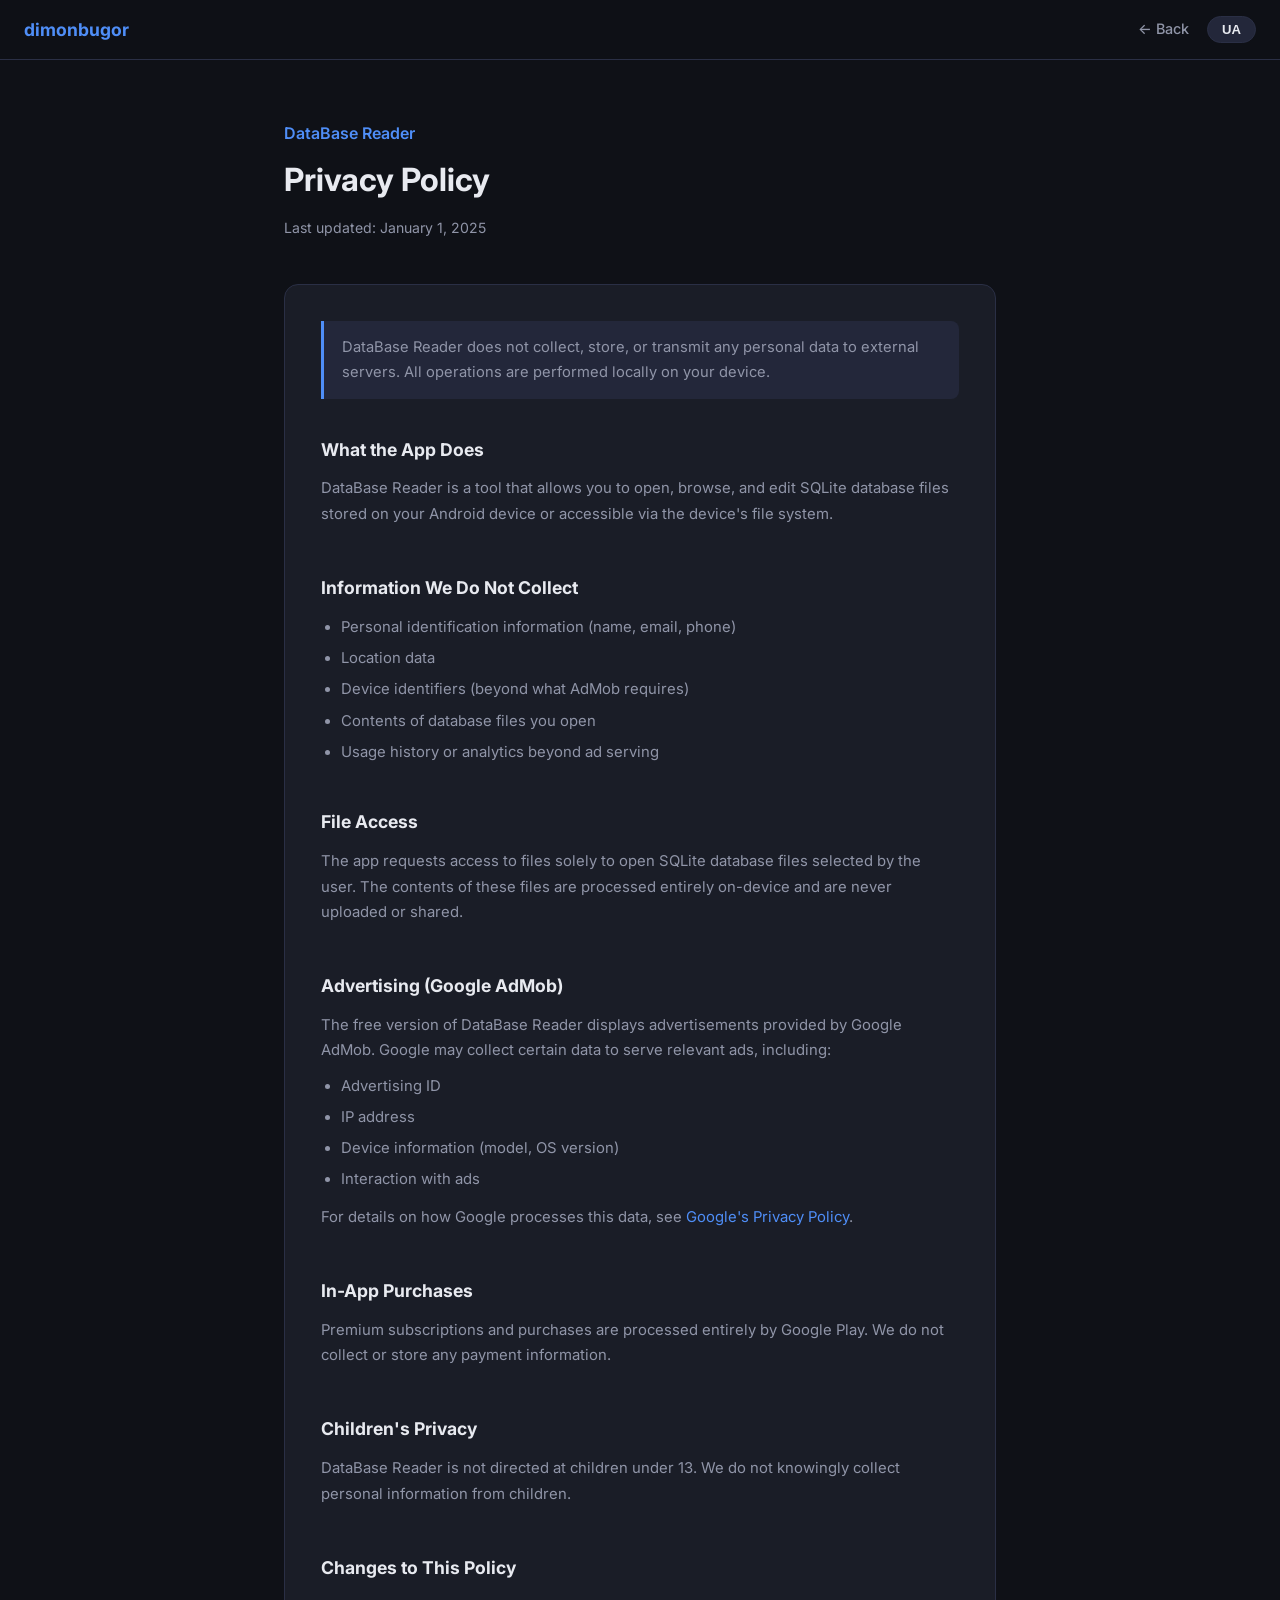
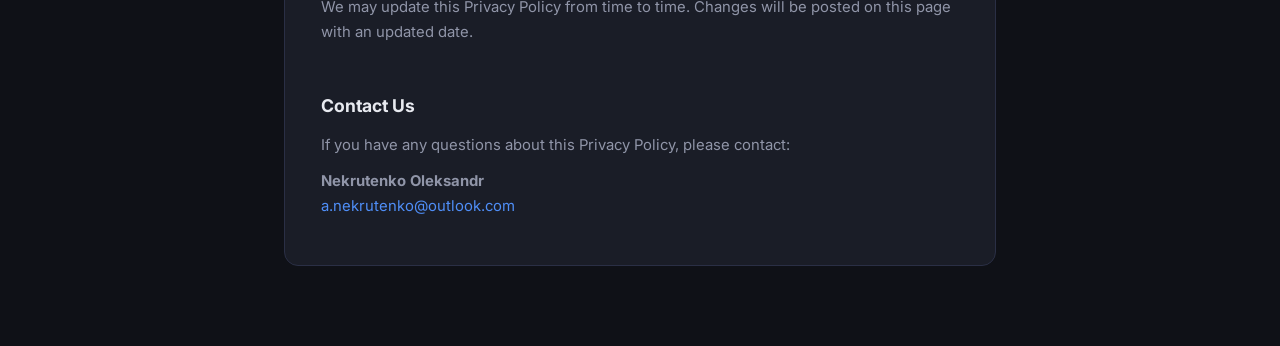
==== privacy-policy.html @ 40628c68 "first commit" ====
<!DOCTYPE html>
<html lang="en">
<head>
  <meta charset="UTF-8" />
  <meta name="viewport" content="width=device-width, initial-scale=1.0" />
  <title>Privacy Policy — DataBase Reader</title>
  <link rel="preconnect" href="https://fonts.googleapis.com" />
  <link href="https://fonts.googleapis.com/css2?family=Inter:wght@400;500;600;700&display=swap" rel="stylesheet" />
  <style>
    *, *::before, *::after { box-sizing: border-box; margin: 0; padding: 0; }

    :root {
      --bg: #0f1117;
      --surface: #1a1d27;
      --surface2: #23273a;
      --accent: #4f8ef7;
      --text: #e8eaf0;
      --text2: #9095a8;
      --border: #2a2f45;
      --radius: 14px;
    }

    body {
      font-family: 'Inter', sans-serif;
      background: var(--bg);
      color: var(--text);
      min-height: 100vh;
      line-height: 1.7;
    }

    nav {
      position: sticky;
      top: 0;
      z-index: 100;
      background: rgba(15,17,23,0.85);
      backdrop-filter: blur(12px);
      border-bottom: 1px solid var(--border);
      padding: 0 24px;
      height: 60px;
      display: flex;
      align-items: center;
      justify-content: space-between;
    }

    .nav-logo {
      font-weight: 700;
      font-size: 1.1rem;
      color: var(--accent);
      text-decoration: none;
    }

    .back-link {
      color: var(--text2);
      text-decoration: none;
      font-size: 0.9rem;
      font-weight: 500;
      transition: color .2s;
    }

    .back-link:hover { color: var(--text); }

    .lang-btn {
      background: var(--surface2);
      border: 1px solid var(--border);
      color: var(--text);
      padding: 5px 14px;
      border-radius: 20px;
      font-size: 0.82rem;
      font-weight: 600;
      cursor: pointer;
      transition: background .2s;
    }

    .lang-btn:hover { background: var(--border); }

    .container {
      max-width: 760px;
      margin: 0 auto;
      padding: 60px 24px 80px;
    }

    .page-title {
      font-size: 2rem;
      font-weight: 700;
      margin-bottom: 8px;
    }

    .page-app {
      color: var(--accent);
      font-size: 1rem;
      font-weight: 600;
      margin-bottom: 6px;
    }

    .page-date {
      color: var(--text2);
      font-size: 0.88rem;
      margin-bottom: 44px;
    }

    .policy-card {
      background: var(--surface);
      border: 1px solid var(--border);
      border-radius: var(--radius);
      padding: 36px;
      display: flex;
      flex-direction: column;
      gap: 36px;
    }

    .policy-section h2 {
      font-size: 1.1rem;
      font-weight: 700;
      margin-bottom: 12px;
      color: var(--text);
    }

    .policy-section p {
      color: var(--text2);
      font-size: 0.93rem;
      margin-bottom: 10px;
    }

    .policy-section ul {
      color: var(--text2);
      font-size: 0.93rem;
      padding-left: 20px;
    }

    .policy-section ul li { margin-bottom: 6px; }

    .policy-section a {
      color: var(--accent);
      text-decoration: none;
    }

    .policy-section a:hover { text-decoration: underline; }

    .highlight {
      background: var(--surface2);
      border-left: 3px solid var(--accent);
      padding: 14px 18px;
      border-radius: 0 8px 8px 0;
      color: var(--text2);
      font-size: 0.92rem;
    }

    /* lang */
    [data-lang="ua"] { display: none; }
    body.lang-ua [data-lang="en"] { display: none; }
    body.lang-ua [data-lang="ua"] { display: unset; }
    body.lang-ua h2[data-lang="ua"],
    body.lang-ua p[data-lang="ua"],
    body.lang-ua ul[data-lang="ua"],
    body.lang-ua div[data-lang="ua"] { display: block; }
    h2[data-lang="ua"],
    p[data-lang="ua"],
    ul[data-lang="ua"],
    div[data-lang="ua"] { display: none; }
  </style>
</head>
<body>

<nav>
  <a class="nav-logo" href="index.html">dimonbugor</a>
  <div style="display:flex;gap:18px;align-items:center;">
    <a class="back-link" href="index.html">
      ← <span data-lang="en">Back</span><span data-lang="ua">Назад</span>
    </a>
    <button class="lang-btn" onclick="toggleLang()" id="langBtn">UA</button>
  </div>
</nav>

<div class="container">
  <div class="page-app">DataBase Reader</div>
  <h1 class="page-title">
    <span data-lang="en">Privacy Policy</span>
    <span data-lang="ua">Політика конфіденційності</span>
  </h1>
  <div class="page-date">
    <span data-lang="en">Last updated: January 1, 2025</span>
    <span data-lang="ua">Останнє оновлення: 1 січня 2025 р.</span>
  </div>

  <div class="policy-card">

    <!-- Intro -->
    <div class="policy-section">
      <div class="highlight">
        <span data-lang="en">DataBase Reader does not collect, store, or transmit any personal data to external servers. All operations are performed locally on your device.</span>
        <span data-lang="ua">DataBase Reader не збирає, не зберігає та не передає жодних особистих даних на зовнішні сервери. Всі операції виконуються локально на вашому пристрої.</span>
      </div>
    </div>

    <!-- What the app does -->
    <div class="policy-section">
      <h2 data-lang="en">What the App Does</h2>
      <h2 data-lang="ua">Що робить додаток</h2>
      <p data-lang="en">DataBase Reader is a tool that allows you to open, browse, and edit SQLite database files stored on your Android device or accessible via the device's file system.</p>
      <p data-lang="ua">DataBase Reader — це інструмент, який дозволяє відкривати, переглядати та редагувати SQLite файли баз даних, що зберігаються на вашому Android пристрої.</p>
    </div>

    <!-- Data we don't collect -->
    <div class="policy-section">
      <h2 data-lang="en">Information We Do Not Collect</h2>
      <h2 data-lang="ua">Інформація, яку ми НЕ збираємо</h2>
      <ul data-lang="en">
        <li>Personal identification information (name, email, phone)</li>
        <li>Location data</li>
        <li>Device identifiers (beyond what AdMob requires)</li>
        <li>Contents of database files you open</li>
        <li>Usage history or analytics beyond ad serving</li>
      </ul>
      <ul data-lang="ua">
        <li>Персональні дані (ім'я, email, телефон)</li>
        <li>Дані геолокації</li>
        <li>Ідентифікатори пристрою (крім того, що необхідно AdMob)</li>
        <li>Вміст файлів баз даних, які ви відкриваєте</li>
        <li>Історія використання або аналітика (крім показу реклами)</li>
      </ul>
    </div>

    <!-- File access -->
    <div class="policy-section">
      <h2 data-lang="en">File Access</h2>
      <h2 data-lang="ua">Доступ до файлів</h2>
      <p data-lang="en">The app requests access to files solely to open SQLite database files selected by the user. The contents of these files are processed entirely on-device and are never uploaded or shared.</p>
      <p data-lang="ua">Додаток запитує доступ до файлів виключно для відкриття SQLite файлів, вибраних користувачем. Вміст цих файлів обробляється лише на пристрої та ніколи не завантажується і не передається.</p>
    </div>

    <!-- Advertising -->
    <div class="policy-section">
      <h2 data-lang="en">Advertising (Google AdMob)</h2>
      <h2 data-lang="ua">Реклама (Google AdMob)</h2>
      <p data-lang="en">The free version of DataBase Reader displays advertisements provided by Google AdMob. Google may collect certain data to serve relevant ads, including:</p>
      <p data-lang="ua">Безкоштовна версія DataBase Reader показує рекламу від Google AdMob. Google може збирати певні дані для показу релевантної реклами, зокрема:</p>
      <ul data-lang="en">
        <li>Advertising ID</li>
        <li>IP address</li>
        <li>Device information (model, OS version)</li>
        <li>Interaction with ads</li>
      </ul>
      <ul data-lang="ua">
        <li>Рекламний ідентифікатор</li>
        <li>IP-адреса</li>
        <li>Інформація про пристрій (модель, версія ОС)</li>
        <li>Взаємодія з рекламою</li>
      </ul>
      <p data-lang="en" style="margin-top:12px;">For details on how Google processes this data, see <a href="https://policies.google.com/privacy" target="_blank" rel="noopener">Google's Privacy Policy</a>.</p>
      <p data-lang="ua" style="margin-top:12px;">Детальніше про обробку даних Google: <a href="https://policies.google.com/privacy" target="_blank" rel="noopener">Політика конфіденційності Google</a>.</p>
    </div>

    <!-- Purchases -->
    <div class="policy-section">
      <h2 data-lang="en">In-App Purchases</h2>
      <h2 data-lang="ua">Покупки всередині додатку</h2>
      <p data-lang="en">Premium subscriptions and purchases are processed entirely by Google Play. We do not collect or store any payment information.</p>
      <p data-lang="ua">Преміум-підписки та покупки обробляються виключно через Google Play. Ми не збираємо та не зберігаємо жодної платіжної інформації.</p>
    </div>

    <!-- Children -->
    <div class="policy-section">
      <h2 data-lang="en">Children's Privacy</h2>
      <h2 data-lang="ua">Конфіденційність дітей</h2>
      <p data-lang="en">DataBase Reader is not directed at children under 13. We do not knowingly collect personal information from children.</p>
      <p data-lang="ua">DataBase Reader не призначений для дітей віком до 13 років. Ми свідомо не збираємо особисту інформацію від дітей.</p>
    </div>

    <!-- Changes -->
    <div class="policy-section">
      <h2 data-lang="en">Changes to This Policy</h2>
      <h2 data-lang="ua">Зміни в цій Політиці</h2>
      <p data-lang="en">We may update this Privacy Policy from time to time. Changes will be posted on this page with an updated date.</p>
      <p data-lang="ua">Ми можемо час від часу оновлювати цю Політику конфіденційності. Зміни будуть опубліковані на цій сторінці з оновленою датою.</p>
    </div>

    <!-- Contact -->
    <div class="policy-section">
      <h2 data-lang="en">Contact Us</h2>
      <h2 data-lang="ua">Контакти</h2>
      <p data-lang="en">If you have any questions about this Privacy Policy, please contact:</p>
      <p data-lang="ua">Якщо у вас є запитання щодо цієї Політики, зверніться до нас:</p>
      <p><strong>Nekrutenko Oleksandr</strong><br />
        <a href="mailto:a.nekrutenko@outlook.com">a.nekrutenko@outlook.com</a>
      </p>
    </div>

  </div>
</div>

<script>
  function toggleLang() {
    const isUa = document.body.classList.toggle('lang-ua');
    document.getElementById('langBtn').textContent = isUa ? 'EN' : 'UA';
    document.documentElement.lang = isUa ? 'uk' : 'en';
  }
</script>

</body>
</html>
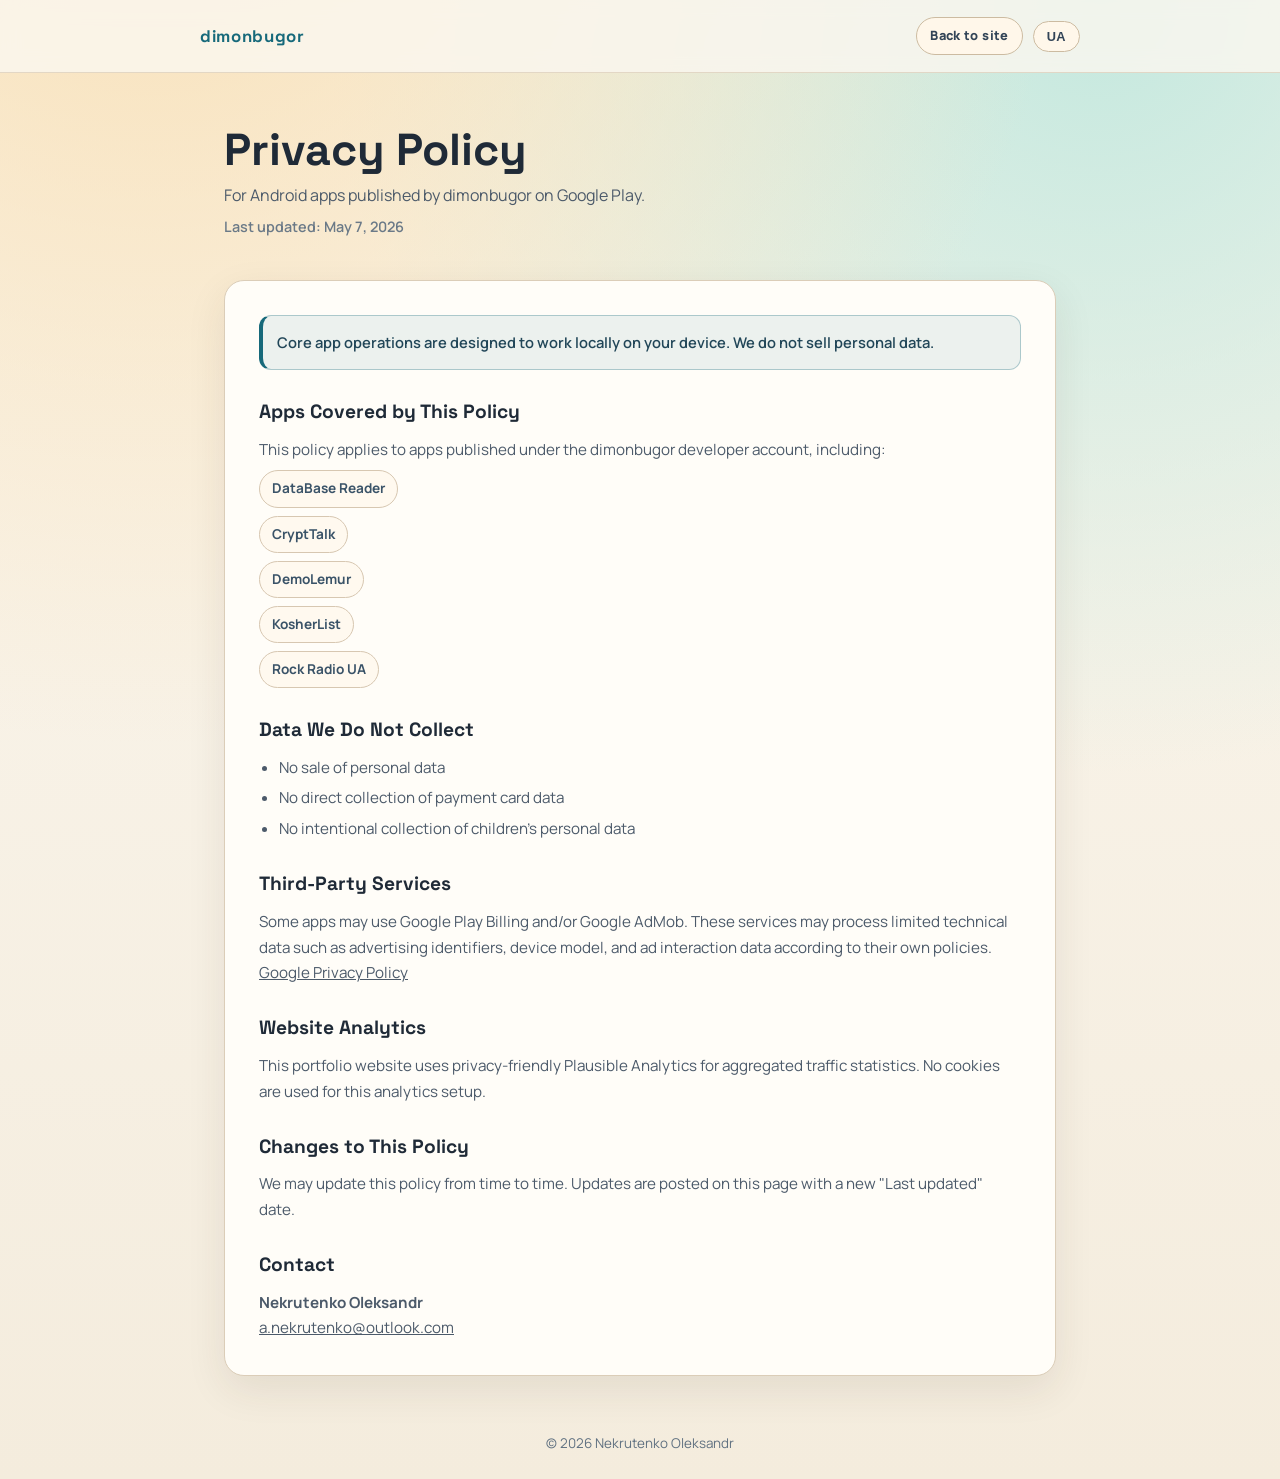
==== commit cb77ef69: "Повністю оновив головну сторінку" ====
--- a/privacy-policy.html
+++ b/privacy-policy.html
@@ -3,298 +3,306 @@
 <head>
   <meta charset="UTF-8" />
   <meta name="viewport" content="width=device-width, initial-scale=1.0" />
-  <title>Privacy Policy — DataBase Reader</title>
+  <title>Privacy Policy - dimonbugor Apps</title>
+  <meta
+    name="description"
+    content="Privacy policy for Android apps published by dimonbugor on Google Play."
+  />
+  <meta name="theme-color" content="#efe6d8" />
+  <meta property="og:title" content="Privacy Policy - dimonbugor Apps" />
+  <meta property="og:description" content="How data is handled in apps developed by dimonbugor." />
+  <meta property="og:type" content="website" />
+  <meta property="og:image" content="https://dimonbugor.github.io/og-image.svg" />
+
+  <link rel="icon" type="image/svg+xml" href="favicon.svg" />
   <link rel="preconnect" href="https://fonts.googleapis.com" />
-  <link href="https://fonts.googleapis.com/css2?family=Inter:wght@400;500;600;700&display=swap" rel="stylesheet" />
+  <link rel="preconnect" href="https://fonts.gstatic.com" crossorigin />
+  <link
+    href="https://fonts.googleapis.com/css2?family=Manrope:wght@400;500;600;700;800&family=Space+Grotesk:wght@500;700&display=swap"
+    rel="stylesheet"
+  />
+
   <style>
-    *, *::before, *::after { box-sizing: border-box; margin: 0; padding: 0; }
+    *, *::before, *::after {
+      box-sizing: border-box;
+      margin: 0;
+      padding: 0;
+    }
 
     :root {
-      --bg: #0f1117;
-      --surface: #1a1d27;
-      --surface2: #23273a;
-      --accent: #4f8ef7;
-      --text: #e8eaf0;
-      --text2: #9095a8;
-      --border: #2a2f45;
-      --radius: 14px;
+      --bg: #f4ecdd;
+      --bg-soft: #fbf7ef;
+      --paper: #fffdf8;
+      --ink: #1f2a37;
+      --ink-soft: #4c5a6a;
+      --line: #dbcdb8;
+      --brand: #16697a;
+      --accent: #f28b30;
+      --shadow: 0 14px 40px rgba(58, 45, 28, 0.09);
+      --radius-lg: 20px;
     }
 
     body {
-      font-family: 'Inter', sans-serif;
-      background: var(--bg);
-      color: var(--text);
+      font-family: "Manrope", sans-serif;
+      color: var(--ink);
+      line-height: 1.7;
       min-height: 100vh;
-      line-height: 1.7;
-    }
-
-    nav {
+      background:
+        radial-gradient(circle at 12% -12%, #f8dfb4 0%, transparent 46%),
+        radial-gradient(circle at 86% 0%, #c4e8de 0%, transparent 42%),
+        linear-gradient(180deg, var(--bg-soft), var(--bg));
+    }
+
+    a {
+      color: inherit;
+    }
+
+    .container {
+      width: min(100%, 880px);
+      margin: 0 auto;
+      padding: 0 24px;
+    }
+
+    .site-nav {
       position: sticky;
       top: 0;
-      z-index: 100;
-      background: rgba(15,17,23,0.85);
-      backdrop-filter: blur(12px);
-      border-bottom: 1px solid var(--border);
-      padding: 0 24px;
-      height: 60px;
+      z-index: 40;
+      border-bottom: 1px solid rgba(219, 205, 184, 0.75);
+      backdrop-filter: blur(10px);
+      background: rgba(251, 247, 239, 0.82);
+    }
+
+    .site-nav-inner {
+      min-height: 72px;
       display: flex;
       align-items: center;
       justify-content: space-between;
-    }
-
-    .nav-logo {
+      gap: 14px;
+      flex-wrap: wrap;
+      padding: 10px 0;
+    }
+
+    .brand {
+      text-decoration: none;
+      font-family: "Space Grotesk", sans-serif;
       font-weight: 700;
-      font-size: 1.1rem;
-      color: var(--accent);
+      font-size: 1.05rem;
+      letter-spacing: 0.04em;
+      color: var(--brand);
+    }
+
+    .nav-actions {
+      display: flex;
+      align-items: center;
+      gap: 10px;
+      flex-wrap: wrap;
+    }
+
+    .back-link,
+    .lang-btn {
+      border: 1px solid #ccbba1;
+      border-radius: 999px;
+      padding: 7px 13px;
       text-decoration: none;
-    }
-
-    .back-link {
-      color: var(--text2);
+      font-size: 0.8rem;
+      font-weight: 800;
+      letter-spacing: 0.03em;
+      background: #fff7ea;
+      color: #324457;
+    }
+
+    .lang-btn {
+      cursor: pointer;
+    }
+
+    .hero {
+      padding: 52px 0 20px;
+    }
+
+    .hero h1 {
+      font-family: "Space Grotesk", sans-serif;
+      font-size: clamp(1.8rem, 4vw, 2.8rem);
+      line-height: 1.1;
+      margin-bottom: 8px;
+    }
+
+    .hero .sub {
+      color: var(--ink-soft);
+      margin-bottom: 6px;
+    }
+
+    .hero .date {
+      color: #6a7987;
+      font-size: 0.9rem;
+      font-weight: 600;
+    }
+
+    .policy-card {
+      margin: 20px 0 56px;
+      border: 1px solid var(--line);
+      border-radius: var(--radius-lg);
+      background: var(--paper);
+      box-shadow: var(--shadow);
+      padding: clamp(18px, 3vw, 34px);
+      display: grid;
+      gap: 26px;
+    }
+
+    .notice {
+      border: 1px solid rgba(22, 105, 122, 0.3);
+      border-left: 4px solid var(--brand);
+      background: rgba(22, 105, 122, 0.08);
+      border-radius: 12px;
+      padding: 14px;
+      color: #214658;
+      font-weight: 600;
+      font-size: 0.92rem;
+    }
+
+    .section h2 {
+      font-family: "Space Grotesk", sans-serif;
+      font-size: 1.2rem;
+      margin-bottom: 8px;
+    }
+
+    .section p,
+    .section li {
+      color: var(--ink-soft);
+      font-size: 0.95rem;
+    }
+
+    .section ul {
+      padding-left: 20px;
+      display: grid;
+      gap: 5px;
+    }
+
+    .apps-list {
+      display: grid;
+      gap: 8px;
+      margin-top: 8px;
+    }
+
+    .apps-list a {
       text-decoration: none;
-      font-size: 0.9rem;
-      font-weight: 500;
-      transition: color .2s;
-    }
-
-    .back-link:hover { color: var(--text); }
-
-    .lang-btn {
-      background: var(--surface2);
-      border: 1px solid var(--border);
-      color: var(--text);
-      padding: 5px 14px;
-      border-radius: 20px;
-      font-size: 0.82rem;
-      font-weight: 600;
-      cursor: pointer;
-      transition: background .2s;
-    }
-
-    .lang-btn:hover { background: var(--border); }
-
-    .container {
-      max-width: 760px;
-      margin: 0 auto;
-      padding: 60px 24px 80px;
-    }
-
-    .page-title {
-      font-size: 2rem;
+      display: inline-flex;
+      width: fit-content;
+      border: 1px solid #d7c7b1;
+      border-radius: 999px;
+      padding: 6px 12px;
+      font-size: 0.85rem;
       font-weight: 700;
-      margin-bottom: 8px;
-    }
-
-    .page-app {
-      color: var(--accent);
-      font-size: 1rem;
-      font-weight: 600;
-      margin-bottom: 6px;
-    }
-
-    .page-date {
-      color: var(--text2);
-      font-size: 0.88rem;
-      margin-bottom: 44px;
-    }
-
-    .policy-card {
-      background: var(--surface);
-      border: 1px solid var(--border);
-      border-radius: var(--radius);
-      padding: 36px;
-      display: flex;
-      flex-direction: column;
-      gap: 36px;
-    }
-
-    .policy-section h2 {
-      font-size: 1.1rem;
-      font-weight: 700;
-      margin-bottom: 12px;
-      color: var(--text);
-    }
-
-    .policy-section p {
-      color: var(--text2);
-      font-size: 0.93rem;
-      margin-bottom: 10px;
-    }
-
-    .policy-section ul {
-      color: var(--text2);
-      font-size: 0.93rem;
-      padding-left: 20px;
-    }
-
-    .policy-section ul li { margin-bottom: 6px; }
-
-    .policy-section a {
-      color: var(--accent);
-      text-decoration: none;
-    }
-
-    .policy-section a:hover { text-decoration: underline; }
-
-    .highlight {
-      background: var(--surface2);
-      border-left: 3px solid var(--accent);
-      padding: 14px 18px;
-      border-radius: 0 8px 8px 0;
-      color: var(--text2);
-      font-size: 0.92rem;
-    }
-
-    /* lang */
+      background: #fff9ef;
+      color: #3a5368;
+    }
+
+    footer {
+      padding: 0 0 24px;
+      text-align: center;
+      color: #607181;
+      font-size: 0.84rem;
+    }
+
     [data-lang="ua"] { display: none; }
     body.lang-ua [data-lang="en"] { display: none; }
-    body.lang-ua [data-lang="ua"] { display: unset; }
-    body.lang-ua h2[data-lang="ua"],
-    body.lang-ua p[data-lang="ua"],
-    body.lang-ua ul[data-lang="ua"],
-    body.lang-ua div[data-lang="ua"] { display: block; }
-    h2[data-lang="ua"],
-    p[data-lang="ua"],
-    ul[data-lang="ua"],
-    div[data-lang="ua"] { display: none; }
+    body.lang-ua [data-lang="ua"] { display: initial; }
+    body.lang-ua .block[data-lang="ua"] { display: block; }
+    .block[data-lang="ua"] { display: none; }
+
+    @media (max-width: 700px) {
+      .site-nav-inner {
+        justify-content: center;
+      }
+    }
   </style>
 </head>
 <body>
-
-<nav>
-  <a class="nav-logo" href="index.html">dimonbugor</a>
-  <div style="display:flex;gap:18px;align-items:center;">
-    <a class="back-link" href="index.html">
-      ← <span data-lang="en">Back</span><span data-lang="ua">Назад</span>
-    </a>
-    <button class="lang-btn" onclick="toggleLang()" id="langBtn">UA</button>
-  </div>
-</nav>
-
-<div class="container">
-  <div class="page-app">DataBase Reader</div>
-  <h1 class="page-title">
-    <span data-lang="en">Privacy Policy</span>
-    <span data-lang="ua">Політика конфіденційності</span>
-  </h1>
-  <div class="page-date">
-    <span data-lang="en">Last updated: January 1, 2025</span>
-    <span data-lang="ua">Останнє оновлення: 1 січня 2025 р.</span>
-  </div>
-
-  <div class="policy-card">
-
-    <!-- Intro -->
-    <div class="policy-section">
-      <div class="highlight">
-        <span data-lang="en">DataBase Reader does not collect, store, or transmit any personal data to external servers. All operations are performed locally on your device.</span>
-        <span data-lang="ua">DataBase Reader не збирає, не зберігає та не передає жодних особистих даних на зовнішні сервери. Всі операції виконуються локально на вашому пристрої.</span>
+  <nav class="site-nav">
+    <div class="container site-nav-inner">
+      <a class="brand" href="index.html">dimonbugor</a>
+      <div class="nav-actions">
+        <a class="back-link" href="index.html"><span data-lang="en">Back to site</span><span data-lang="ua">Назад на сайт</span></a>
+        <button class="lang-btn" onclick="toggleLang()" id="langBtn">UA</button>
       </div>
     </div>
-
-    <!-- What the app does -->
-    <div class="policy-section">
-      <h2 data-lang="en">What the App Does</h2>
-      <h2 data-lang="ua">Що робить додаток</h2>
-      <p data-lang="en">DataBase Reader is a tool that allows you to open, browse, and edit SQLite database files stored on your Android device or accessible via the device's file system.</p>
-      <p data-lang="ua">DataBase Reader — це інструмент, який дозволяє відкривати, переглядати та редагувати SQLite файли баз даних, що зберігаються на вашому Android пристрої.</p>
-    </div>
-
-    <!-- Data we don't collect -->
-    <div class="policy-section">
-      <h2 data-lang="en">Information We Do Not Collect</h2>
-      <h2 data-lang="ua">Інформація, яку ми НЕ збираємо</h2>
-      <ul data-lang="en">
-        <li>Personal identification information (name, email, phone)</li>
-        <li>Location data</li>
-        <li>Device identifiers (beyond what AdMob requires)</li>
-        <li>Contents of database files you open</li>
-        <li>Usage history or analytics beyond ad serving</li>
-      </ul>
-      <ul data-lang="ua">
-        <li>Персональні дані (ім'я, email, телефон)</li>
-        <li>Дані геолокації</li>
-        <li>Ідентифікатори пристрою (крім того, що необхідно AdMob)</li>
-        <li>Вміст файлів баз даних, які ви відкриваєте</li>
-        <li>Історія використання або аналітика (крім показу реклами)</li>
-      </ul>
-    </div>
-
-    <!-- File access -->
-    <div class="policy-section">
-      <h2 data-lang="en">File Access</h2>
-      <h2 data-lang="ua">Доступ до файлів</h2>
-      <p data-lang="en">The app requests access to files solely to open SQLite database files selected by the user. The contents of these files are processed entirely on-device and are never uploaded or shared.</p>
-      <p data-lang="ua">Додаток запитує доступ до файлів виключно для відкриття SQLite файлів, вибраних користувачем. Вміст цих файлів обробляється лише на пристрої та ніколи не завантажується і не передається.</p>
-    </div>
-
-    <!-- Advertising -->
-    <div class="policy-section">
-      <h2 data-lang="en">Advertising (Google AdMob)</h2>
-      <h2 data-lang="ua">Реклама (Google AdMob)</h2>
-      <p data-lang="en">The free version of DataBase Reader displays advertisements provided by Google AdMob. Google may collect certain data to serve relevant ads, including:</p>
-      <p data-lang="ua">Безкоштовна версія DataBase Reader показує рекламу від Google AdMob. Google може збирати певні дані для показу релевантної реклами, зокрема:</p>
-      <ul data-lang="en">
-        <li>Advertising ID</li>
-        <li>IP address</li>
-        <li>Device information (model, OS version)</li>
-        <li>Interaction with ads</li>
-      </ul>
-      <ul data-lang="ua">
-        <li>Рекламний ідентифікатор</li>
-        <li>IP-адреса</li>
-        <li>Інформація про пристрій (модель, версія ОС)</li>
-        <li>Взаємодія з рекламою</li>
-      </ul>
-      <p data-lang="en" style="margin-top:12px;">For details on how Google processes this data, see <a href="https://policies.google.com/privacy" target="_blank" rel="noopener">Google's Privacy Policy</a>.</p>
-      <p data-lang="ua" style="margin-top:12px;">Детальніше про обробку даних Google: <a href="https://policies.google.com/privacy" target="_blank" rel="noopener">Політика конфіденційності Google</a>.</p>
-    </div>
-
-    <!-- Purchases -->
-    <div class="policy-section">
-      <h2 data-lang="en">In-App Purchases</h2>
-      <h2 data-lang="ua">Покупки всередині додатку</h2>
-      <p data-lang="en">Premium subscriptions and purchases are processed entirely by Google Play. We do not collect or store any payment information.</p>
-      <p data-lang="ua">Преміум-підписки та покупки обробляються виключно через Google Play. Ми не збираємо та не зберігаємо жодної платіжної інформації.</p>
-    </div>
-
-    <!-- Children -->
-    <div class="policy-section">
-      <h2 data-lang="en">Children's Privacy</h2>
-      <h2 data-lang="ua">Конфіденційність дітей</h2>
-      <p data-lang="en">DataBase Reader is not directed at children under 13. We do not knowingly collect personal information from children.</p>
-      <p data-lang="ua">DataBase Reader не призначений для дітей віком до 13 років. Ми свідомо не збираємо особисту інформацію від дітей.</p>
-    </div>
-
-    <!-- Changes -->
-    <div class="policy-section">
-      <h2 data-lang="en">Changes to This Policy</h2>
-      <h2 data-lang="ua">Зміни в цій Політиці</h2>
-      <p data-lang="en">We may update this Privacy Policy from time to time. Changes will be posted on this page with an updated date.</p>
-      <p data-lang="ua">Ми можемо час від часу оновлювати цю Політику конфіденційності. Зміни будуть опубліковані на цій сторінці з оновленою датою.</p>
-    </div>
-
-    <!-- Contact -->
-    <div class="policy-section">
-      <h2 data-lang="en">Contact Us</h2>
-      <h2 data-lang="ua">Контакти</h2>
-      <p data-lang="en">If you have any questions about this Privacy Policy, please contact:</p>
-      <p data-lang="ua">Якщо у вас є запитання щодо цієї Політики, зверніться до нас:</p>
-      <p><strong>Nekrutenko Oleksandr</strong><br />
-        <a href="mailto:a.nekrutenko@outlook.com">a.nekrutenko@outlook.com</a>
-      </p>
-    </div>
-
-  </div>
-</div>
-
-<script>
-  function toggleLang() {
-    const isUa = document.body.classList.toggle('lang-ua');
-    document.getElementById('langBtn').textContent = isUa ? 'EN' : 'UA';
-    document.documentElement.lang = isUa ? 'uk' : 'en';
-  }
-</script>
-
+  </nav>
+
+  <main class="container">
+    <header class="hero">
+      <h1><span data-lang="en">Privacy Policy</span><span data-lang="ua">Політика конфіденційності</span></h1>
+      <p class="sub"><span data-lang="en">For Android apps published by dimonbugor on Google Play.</span><span data-lang="ua">Для Android-додатків, опублікованих dimonbugor у Google Play.</span></p>
+      <p class="date"><span data-lang="en">Last updated: May 7, 2026</span><span data-lang="ua">Останнє оновлення: 7 травня 2026 р.</span></p>
+    </header>
+
+    <article class="policy-card">
+      <div class="notice">
+        <span data-lang="en">Core app operations are designed to work locally on your device. We do not sell personal data.</span>
+        <span data-lang="ua">Ключові функції додатків розраховані на локальну роботу на вашому пристрої. Ми не продаємо персональні дані.</span>
+      </div>
+
+      <section class="section">
+        <h2><span data-lang="en">Apps Covered by This Policy</span><span data-lang="ua">Додатки, які охоплює ця політика</span></h2>
+        <p data-lang="en">This policy applies to apps published under the dimonbugor developer account, including:</p>
+        <p class="block" data-lang="ua">Ця політика поширюється на додатки, опубліковані під акаунтом dimonbugor, включно з:</p>
+        <div class="apps-list">
+          <a href="https://play.google.com/store/apps/details?id=com.dimonbugor.databasereader&pcampaignid=web_share" target="_blank" rel="noopener">DataBase Reader</a>
+          <a href="https://play.google.com/store/apps/details?id=onion.crypttalk&pcampaignid=web_share" target="_blank" rel="noopener">CryptTalk</a>
+          <a href="https://play.google.com/store/apps/details?id=ua.wpg.dev.demolemur&pcampaignid=web_share" target="_blank" rel="noopener">DemoLemur</a>
+          <a href="https://play.google.com/store/apps/details?id=app.kosherlist&pcampaignid=web_share" target="_blank" rel="noopener">KosherList</a>
+          <a href="https://play.google.com/store/apps/details?id=com.dimonbugor.rockradioua&pcampaignid=web_share" target="_blank" rel="noopener">Rock Radio UA</a>
+        </div>
+      </section>
+
+      <section class="section">
+        <h2><span data-lang="en">Data We Do Not Collect</span><span data-lang="ua">Дані, які ми не збираємо</span></h2>
+        <ul>
+          <li><span data-lang="en">No sale of personal data</span><span data-lang="ua">Не продаємо персональні дані</span></li>
+          <li><span data-lang="en">No direct collection of payment card data</span><span data-lang="ua">Не збираємо дані платіжних карток напряму</span></li>
+          <li><span data-lang="en">No intentional collection of children's personal data</span><span data-lang="ua">Не здійснюємо навмисний збір персональних даних дітей</span></li>
+        </ul>
+      </section>
+
+      <section class="section">
+        <h2><span data-lang="en">Third-Party Services</span><span data-lang="ua">Сторонні сервіси</span></h2>
+        <p data-lang="en">Some apps may use Google Play Billing and/or Google AdMob. These services may process limited technical data such as advertising identifiers, device model, and ad interaction data according to their own policies.</p>
+        <p class="block" data-lang="ua">Деякі додатки можуть використовувати Google Play Billing та/або Google AdMob. Ці сервіси можуть обробляти обмежені технічні дані (наприклад, рекламні ідентифікатори, модель пристрою та взаємодію з рекламою) відповідно до власних політик.</p>
+        <p>
+          <a href="https://policies.google.com/privacy" target="_blank" rel="noopener">Google Privacy Policy</a>
+        </p>
+      </section>
+
+      <section class="section">
+        <h2><span data-lang="en">Website Analytics</span><span data-lang="ua">Аналітика сайту</span></h2>
+        <p data-lang="en">This portfolio website uses privacy-friendly Plausible Analytics for aggregated traffic statistics. No cookies are used for this analytics setup.</p>
+        <p class="block" data-lang="ua">Цей сайт-портфоліо використовує privacy-friendly Plausible Analytics для агрегованої статистики відвідувань. У цьому налаштуванні аналітики cookies не використовуються.</p>
+      </section>
+
+      <section class="section">
+        <h2><span data-lang="en">Changes to This Policy</span><span data-lang="ua">Зміни до цієї політики</span></h2>
+        <p data-lang="en">We may update this policy from time to time. Updates are posted on this page with a new "Last updated" date.</p>
+        <p class="block" data-lang="ua">Ми можемо періодично оновлювати цю політику. Оновлення публікуються на цій сторінці з новою датою "Останнє оновлення".</p>
+      </section>
+
+      <section class="section">
+        <h2><span data-lang="en">Contact</span><span data-lang="ua">Контакти</span></h2>
+        <p>
+          <strong>Nekrutenko Oleksandr</strong><br />
+          <a href="mailto:a.nekrutenko@outlook.com">a.nekrutenko@outlook.com</a>
+        </p>
+      </section>
+    </article>
+  </main>
+
+  <footer>
+    <p>© 2026 Nekrutenko Oleksandr</p>
+  </footer>
+
+  <script>
+    function toggleLang() {
+      const isUa = document.body.classList.toggle("lang-ua");
+      document.getElementById("langBtn").textContent = isUa ? "EN" : "UA";
+      document.documentElement.lang = isUa ? "uk" : "en";
+    }
+  </script>
 </body>
 </html>
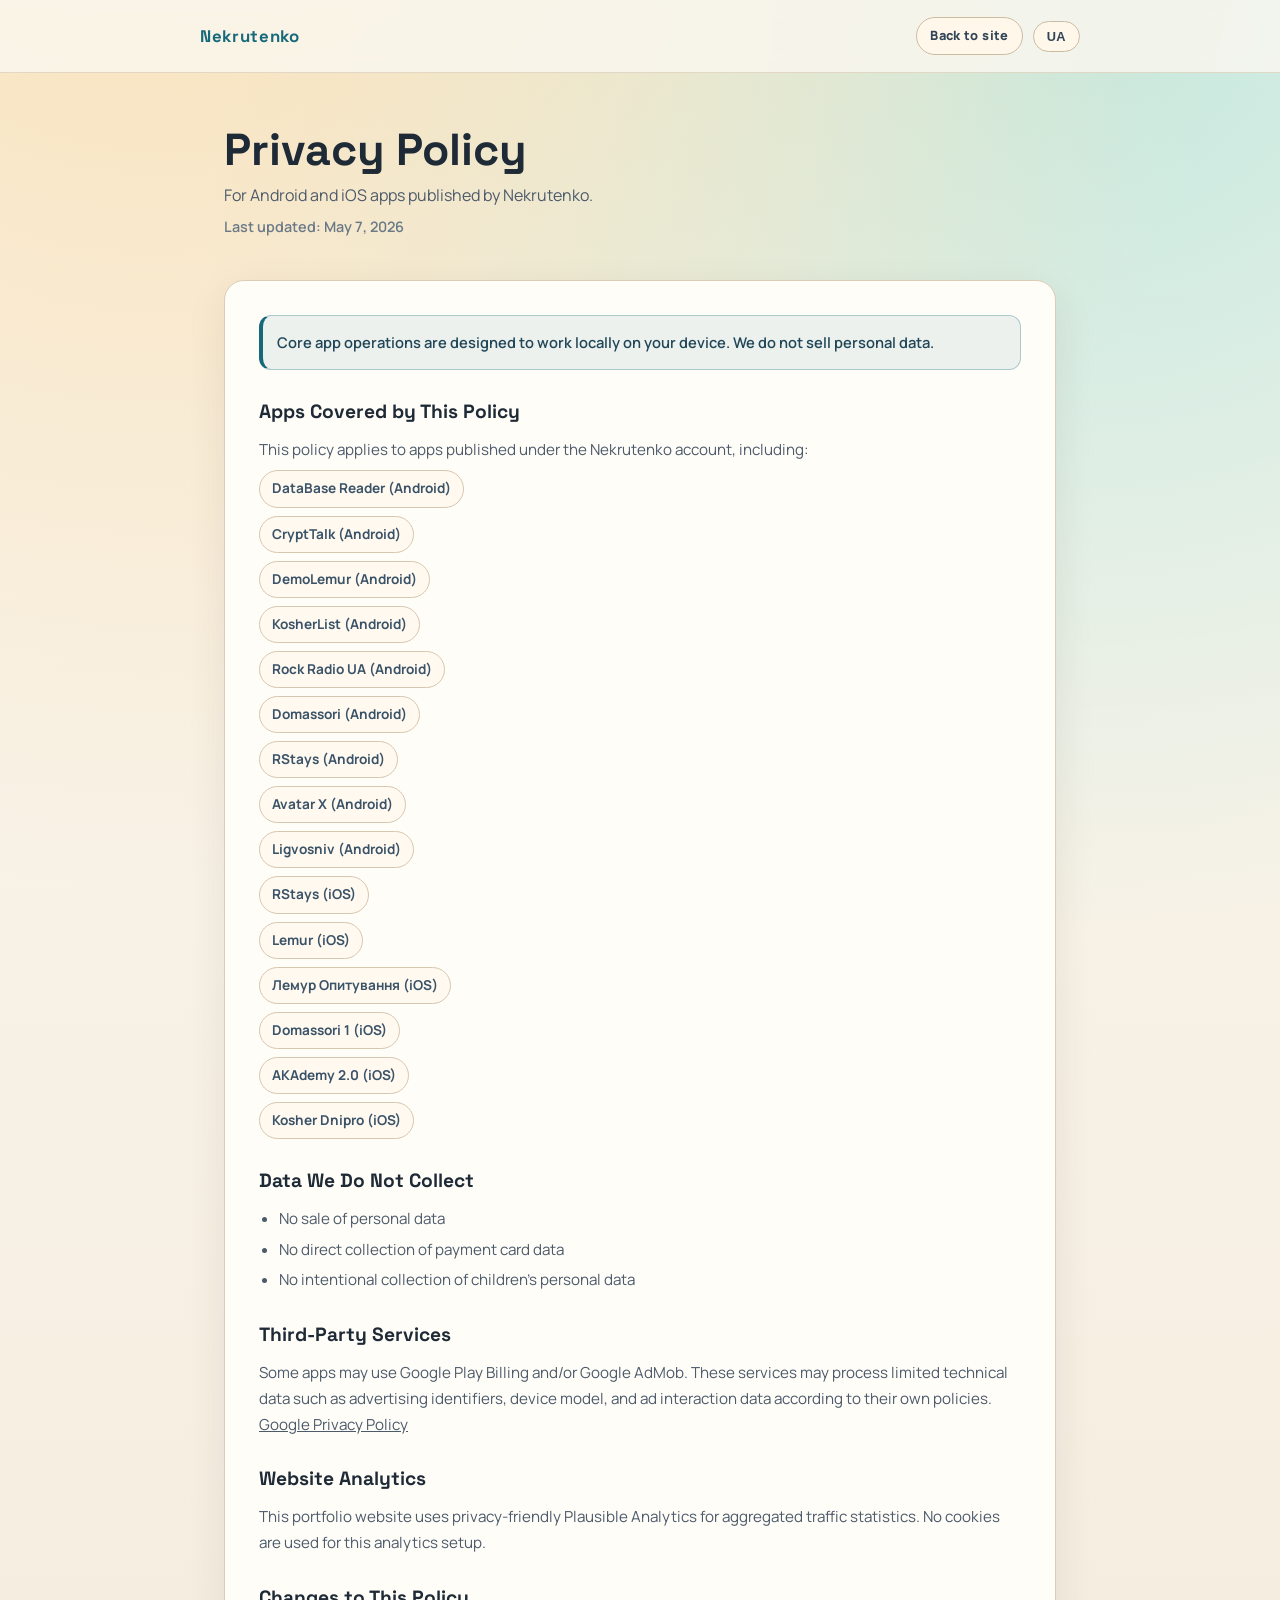
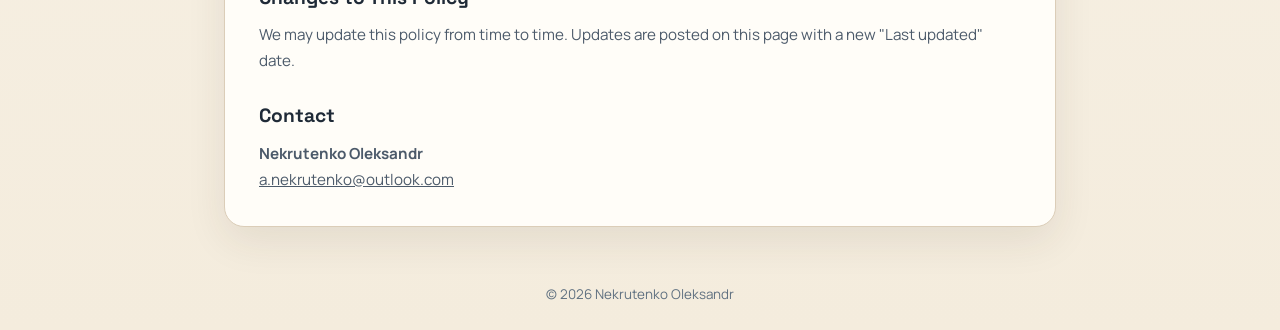
==== commit fd2d5da3: "flutter added" ====
--- a/privacy-policy.html
+++ b/privacy-policy.html
@@ -3,223 +3,31 @@
 <head>
   <meta charset="UTF-8" />
   <meta name="viewport" content="width=device-width, initial-scale=1.0" />
-  <title>Privacy Policy - dimonbugor Apps</title>
+  <title>Privacy Policy - Nekrutenko Apps</title>
   <meta
     name="description"
-    content="Privacy policy for Android apps published by dimonbugor on Google Play."
+    content="Privacy policy for Android and iOS apps published by Nekrutenko."
   />
   <meta name="theme-color" content="#efe6d8" />
-  <meta property="og:title" content="Privacy Policy - dimonbugor Apps" />
-  <meta property="og:description" content="How data is handled in apps developed by dimonbugor." />
+  <meta property="og:title" content="Privacy Policy - Nekrutenko Apps" />
+  <meta property="og:description" content="How data is handled in apps developed by Nekrutenko." />
   <meta property="og:type" content="website" />
-  <meta property="og:image" content="https://dimonbugor.github.io/og-image.svg" />
+  <meta property="og:image" content="https://nekrutenko.github.io/og-image.svg" />
 
-  <link rel="icon" type="image/svg+xml" href="favicon.svg" />
+  <link rel="icon" type="image/png" href="favicon.png" />
   <link rel="preconnect" href="https://fonts.googleapis.com" />
   <link rel="preconnect" href="https://fonts.gstatic.com" crossorigin />
   <link
     href="https://fonts.googleapis.com/css2?family=Manrope:wght@400;500;600;700;800&family=Space+Grotesk:wght@500;700&display=swap"
     rel="stylesheet"
   />
-
-  <style>
-    *, *::before, *::after {
-      box-sizing: border-box;
-      margin: 0;
-      padding: 0;
-    }
-
-    :root {
-      --bg: #f4ecdd;
-      --bg-soft: #fbf7ef;
-      --paper: #fffdf8;
-      --ink: #1f2a37;
-      --ink-soft: #4c5a6a;
-      --line: #dbcdb8;
-      --brand: #16697a;
-      --accent: #f28b30;
-      --shadow: 0 14px 40px rgba(58, 45, 28, 0.09);
-      --radius-lg: 20px;
-    }
-
-    body {
-      font-family: "Manrope", sans-serif;
-      color: var(--ink);
-      line-height: 1.7;
-      min-height: 100vh;
-      background:
-        radial-gradient(circle at 12% -12%, #f8dfb4 0%, transparent 46%),
-        radial-gradient(circle at 86% 0%, #c4e8de 0%, transparent 42%),
-        linear-gradient(180deg, var(--bg-soft), var(--bg));
-    }
-
-    a {
-      color: inherit;
-    }
-
-    .container {
-      width: min(100%, 880px);
-      margin: 0 auto;
-      padding: 0 24px;
-    }
-
-    .site-nav {
-      position: sticky;
-      top: 0;
-      z-index: 40;
-      border-bottom: 1px solid rgba(219, 205, 184, 0.75);
-      backdrop-filter: blur(10px);
-      background: rgba(251, 247, 239, 0.82);
-    }
-
-    .site-nav-inner {
-      min-height: 72px;
-      display: flex;
-      align-items: center;
-      justify-content: space-between;
-      gap: 14px;
-      flex-wrap: wrap;
-      padding: 10px 0;
-    }
-
-    .brand {
-      text-decoration: none;
-      font-family: "Space Grotesk", sans-serif;
-      font-weight: 700;
-      font-size: 1.05rem;
-      letter-spacing: 0.04em;
-      color: var(--brand);
-    }
-
-    .nav-actions {
-      display: flex;
-      align-items: center;
-      gap: 10px;
-      flex-wrap: wrap;
-    }
-
-    .back-link,
-    .lang-btn {
-      border: 1px solid #ccbba1;
-      border-radius: 999px;
-      padding: 7px 13px;
-      text-decoration: none;
-      font-size: 0.8rem;
-      font-weight: 800;
-      letter-spacing: 0.03em;
-      background: #fff7ea;
-      color: #324457;
-    }
-
-    .lang-btn {
-      cursor: pointer;
-    }
-
-    .hero {
-      padding: 52px 0 20px;
-    }
-
-    .hero h1 {
-      font-family: "Space Grotesk", sans-serif;
-      font-size: clamp(1.8rem, 4vw, 2.8rem);
-      line-height: 1.1;
-      margin-bottom: 8px;
-    }
-
-    .hero .sub {
-      color: var(--ink-soft);
-      margin-bottom: 6px;
-    }
-
-    .hero .date {
-      color: #6a7987;
-      font-size: 0.9rem;
-      font-weight: 600;
-    }
-
-    .policy-card {
-      margin: 20px 0 56px;
-      border: 1px solid var(--line);
-      border-radius: var(--radius-lg);
-      background: var(--paper);
-      box-shadow: var(--shadow);
-      padding: clamp(18px, 3vw, 34px);
-      display: grid;
-      gap: 26px;
-    }
-
-    .notice {
-      border: 1px solid rgba(22, 105, 122, 0.3);
-      border-left: 4px solid var(--brand);
-      background: rgba(22, 105, 122, 0.08);
-      border-radius: 12px;
-      padding: 14px;
-      color: #214658;
-      font-weight: 600;
-      font-size: 0.92rem;
-    }
-
-    .section h2 {
-      font-family: "Space Grotesk", sans-serif;
-      font-size: 1.2rem;
-      margin-bottom: 8px;
-    }
-
-    .section p,
-    .section li {
-      color: var(--ink-soft);
-      font-size: 0.95rem;
-    }
-
-    .section ul {
-      padding-left: 20px;
-      display: grid;
-      gap: 5px;
-    }
-
-    .apps-list {
-      display: grid;
-      gap: 8px;
-      margin-top: 8px;
-    }
-
-    .apps-list a {
-      text-decoration: none;
-      display: inline-flex;
-      width: fit-content;
-      border: 1px solid #d7c7b1;
-      border-radius: 999px;
-      padding: 6px 12px;
-      font-size: 0.85rem;
-      font-weight: 700;
-      background: #fff9ef;
-      color: #3a5368;
-    }
-
-    footer {
-      padding: 0 0 24px;
-      text-align: center;
-      color: #607181;
-      font-size: 0.84rem;
-    }
-
-    [data-lang="ua"] { display: none; }
-    body.lang-ua [data-lang="en"] { display: none; }
-    body.lang-ua [data-lang="ua"] { display: initial; }
-    body.lang-ua .block[data-lang="ua"] { display: block; }
-    .block[data-lang="ua"] { display: none; }
-
-    @media (max-width: 700px) {
-      .site-nav-inner {
-        justify-content: center;
-      }
-    }
-  </style>
+  <link rel="stylesheet" href="assets/css/privacy.css" />
+  <script defer src="assets/js/site.js"></script>
 </head>
 <body>
   <nav class="site-nav">
     <div class="container site-nav-inner">
-      <a class="brand" href="index.html">dimonbugor</a>
+      <a class="brand" href="index.html">Nekrutenko</a>
       <div class="nav-actions">
         <a class="back-link" href="index.html"><span data-lang="en">Back to site</span><span data-lang="ua">Назад на сайт</span></a>
         <button class="lang-btn" onclick="toggleLang()" id="langBtn">UA</button>
@@ -230,7 +38,7 @@
   <main class="container">
     <header class="hero">
       <h1><span data-lang="en">Privacy Policy</span><span data-lang="ua">Політика конфіденційності</span></h1>
-      <p class="sub"><span data-lang="en">For Android apps published by dimonbugor on Google Play.</span><span data-lang="ua">Для Android-додатків, опублікованих dimonbugor у Google Play.</span></p>
+      <p class="sub"><span data-lang="en">For Android and iOS apps published by Nekrutenko.</span><span data-lang="ua">Для Android та iOS-додатків, опублікованих Nekrutenko.</span></p>
       <p class="date"><span data-lang="en">Last updated: May 7, 2026</span><span data-lang="ua">Останнє оновлення: 7 травня 2026 р.</span></p>
     </header>
 
@@ -242,14 +50,24 @@
 
       <section class="section">
         <h2><span data-lang="en">Apps Covered by This Policy</span><span data-lang="ua">Додатки, які охоплює ця політика</span></h2>
-        <p data-lang="en">This policy applies to apps published under the dimonbugor developer account, including:</p>
-        <p class="block" data-lang="ua">Ця політика поширюється на додатки, опубліковані під акаунтом dimonbugor, включно з:</p>
+        <p data-lang="en">This policy applies to apps published under the Nekrutenko account, including:</p>
+        <p class="block" data-lang="ua">Ця політика поширюється на додатки, опубліковані під акаунтом Nekrutenko, включно з:</p>
         <div class="apps-list">
-          <a href="https://play.google.com/store/apps/details?id=com.dimonbugor.databasereader&pcampaignid=web_share" target="_blank" rel="noopener">DataBase Reader</a>
-          <a href="https://play.google.com/store/apps/details?id=onion.crypttalk&pcampaignid=web_share" target="_blank" rel="noopener">CryptTalk</a>
-          <a href="https://play.google.com/store/apps/details?id=ua.wpg.dev.demolemur&pcampaignid=web_share" target="_blank" rel="noopener">DemoLemur</a>
-          <a href="https://play.google.com/store/apps/details?id=app.kosherlist&pcampaignid=web_share" target="_blank" rel="noopener">KosherList</a>
-          <a href="https://play.google.com/store/apps/details?id=com.dimonbugor.rockradioua&pcampaignid=web_share" target="_blank" rel="noopener">Rock Radio UA</a>
+          <a href="https://play.google.com/store/apps/details?id=com.dimonbugor.databasereader&pcampaignid=web_share" target="_blank" rel="noopener">DataBase Reader (Android)</a>
+          <a href="https://play.google.com/store/apps/details?id=onion.crypttalk&pcampaignid=web_share" target="_blank" rel="noopener">CryptTalk (Android)</a>
+          <a href="https://play.google.com/store/apps/details?id=ua.wpg.dev.demolemur&pcampaignid=web_share" target="_blank" rel="noopener">DemoLemur (Android)</a>
+          <a href="https://play.google.com/store/apps/details?id=app.kosherlist&pcampaignid=web_share" target="_blank" rel="noopener">KosherList (Android)</a>
+          <a href="https://play.google.com/store/apps/details?id=com.dimonbugor.rockradioua&pcampaignid=web_share" target="_blank" rel="noopener">Rock Radio UA (Android)</a>
+          <a href="https://play.google.com/store/apps/details?id=com.domassori.app&pcampaignid=web_share" target="_blank" rel="noopener">Domassori (Android)</a>
+          <a href="https://play.google.com/store/apps/details?id=com.rstays.mobile&pcampaignid=web_share" target="_blank" rel="noopener">RStays (Android)</a>
+          <a href="https://play.google.com/store/apps/details?id=com.editor.avatar_x&pcampaignid=web_share" target="_blank" rel="noopener">Avatar X (Android)</a>
+          <a href="https://play.google.com/store/apps/details?id=ua.com.ligvosniv&pcampaignid=web_share" target="_blank" rel="noopener">Ligvosniv (Android)</a>
+          <a href="https://apps.apple.com/ua/app/rstays/id6751803806?l=uk" target="_blank" rel="noopener">RStays (iOS)</a>
+          <a href="https://apps.apple.com/ua/app/lemur/id1536908766?l=uk" target="_blank" rel="noopener">Lemur (iOS)</a>
+          <a href="https://apps.apple.com/ua/app/%D0%BB%D0%B5%D0%BC%D1%83%D1%80-%D0%BE%D0%BF%D0%B8%D1%82%D1%83%D0%B2%D0%B0%D0%BD%D0%BD%D1%8F/id6758006599?l=uk" target="_blank" rel="noopener">Лемур Опитування (iOS)</a>
+          <a href="https://apps.apple.com/ua/app/domassori-1-%D0%BA%D0%B0%D1%80%D1%82%D0%BA%D0%B8-%D0%B4%D0%BB%D1%8F-%D0%B4%D1%96%D1%82%D0%B5%D0%B9/id6743121685?l=uk" target="_blank" rel="noopener">Domassori 1 (iOS)</a>
+          <a href="https://apps.apple.com/ua/app/akademy-2-0/id6756919079?l=uk" target="_blank" rel="noopener">AKAdemy 2.0 (iOS)</a>
+          <a href="https://apps.apple.com/ua/app/kosher-dnipro/id6743987674?l=uk" target="_blank" rel="noopener">Kosher Dnipro (iOS)</a>
         </div>
       </section>
 
@@ -296,13 +114,5 @@
   <footer>
     <p>© 2026 Nekrutenko Oleksandr</p>
   </footer>
-
-  <script>
-    function toggleLang() {
-      const isUa = document.body.classList.toggle("lang-ua");
-      document.getElementById("langBtn").textContent = isUa ? "EN" : "UA";
-      document.documentElement.lang = isUa ? "uk" : "en";
-    }
-  </script>
 </body>
 </html>
--- a/assets/css/privacy.css
+++ b/assets/css/privacy.css
@@ -0,0 +1,190 @@
+*, *::before, *::after {
+  box-sizing: border-box;
+  margin: 0;
+  padding: 0;
+}
+
+:root {
+  --bg: #f4ecdd;
+  --bg-soft: #fbf7ef;
+  --paper: #fffdf8;
+  --ink: #1f2a37;
+  --ink-soft: #4c5a6a;
+  --line: #dbcdb8;
+  --brand: #16697a;
+  --shadow: 0 14px 40px rgba(58, 45, 28, 0.09);
+  --radius-lg: 20px;
+}
+
+body {
+  font-family: "Manrope", sans-serif;
+  color: var(--ink);
+  line-height: 1.7;
+  min-height: 100vh;
+  background:
+    radial-gradient(circle at 12% -12%, #f8dfb4 0%, transparent 46%),
+    radial-gradient(circle at 86% 0%, #c4e8de 0%, transparent 42%),
+    linear-gradient(180deg, var(--bg-soft), var(--bg));
+}
+
+a {
+  color: inherit;
+}
+
+.container {
+  width: min(100%, 880px);
+  margin: 0 auto;
+  padding: 0 24px;
+}
+
+.site-nav {
+  position: sticky;
+  top: 0;
+  z-index: 40;
+  border-bottom: 1px solid rgba(219, 205, 184, 0.75);
+  backdrop-filter: blur(10px);
+  background: rgba(251, 247, 239, 0.82);
+}
+
+.site-nav-inner {
+  min-height: 72px;
+  display: flex;
+  align-items: center;
+  justify-content: space-between;
+  gap: 14px;
+  flex-wrap: wrap;
+  padding: 10px 0;
+}
+
+.brand {
+  text-decoration: none;
+  font-family: "Space Grotesk", sans-serif;
+  font-weight: 700;
+  font-size: 1.05rem;
+  letter-spacing: 0.04em;
+  color: var(--brand);
+}
+
+.nav-actions {
+  display: flex;
+  align-items: center;
+  gap: 10px;
+  flex-wrap: wrap;
+}
+
+.back-link,
+.lang-btn {
+  border: 1px solid #ccbba1;
+  border-radius: 999px;
+  padding: 7px 13px;
+  text-decoration: none;
+  font-size: 0.8rem;
+  font-weight: 800;
+  letter-spacing: 0.03em;
+  background: #fff7ea;
+  color: #324457;
+}
+
+.lang-btn {
+  cursor: pointer;
+}
+
+.hero {
+  padding: 52px 0 20px;
+}
+
+.hero h1 {
+  font-family: "Space Grotesk", sans-serif;
+  font-size: clamp(1.8rem, 4vw, 2.8rem);
+  line-height: 1.1;
+  margin-bottom: 8px;
+}
+
+.hero .sub {
+  color: var(--ink-soft);
+  margin-bottom: 6px;
+}
+
+.hero .date {
+  color: #6a7987;
+  font-size: 0.9rem;
+  font-weight: 600;
+}
+
+.policy-card {
+  margin: 20px 0 56px;
+  border: 1px solid var(--line);
+  border-radius: var(--radius-lg);
+  background: var(--paper);
+  box-shadow: var(--shadow);
+  padding: clamp(18px, 3vw, 34px);
+  display: grid;
+  gap: 26px;
+}
+
+.notice {
+  border: 1px solid rgba(22, 105, 122, 0.3);
+  border-left: 4px solid var(--brand);
+  background: rgba(22, 105, 122, 0.08);
+  border-radius: 12px;
+  padding: 14px;
+  color: #214658;
+  font-weight: 600;
+  font-size: 0.92rem;
+}
+
+.section h2 {
+  font-family: "Space Grotesk", sans-serif;
+  font-size: 1.2rem;
+  margin-bottom: 8px;
+}
+
+.section p,
+.section li {
+  color: var(--ink-soft);
+  font-size: 0.95rem;
+}
+
+.section ul {
+  padding-left: 20px;
+  display: grid;
+  gap: 5px;
+}
+
+.apps-list {
+  display: grid;
+  gap: 8px;
+  margin-top: 8px;
+}
+
+.apps-list a {
+  text-decoration: none;
+  display: inline-flex;
+  width: fit-content;
+  border: 1px solid #d7c7b1;
+  border-radius: 999px;
+  padding: 6px 12px;
+  font-size: 0.85rem;
+  font-weight: 700;
+  background: #fff9ef;
+  color: #3a5368;
+}
+
+footer {
+  padding: 0 0 24px;
+  text-align: center;
+  color: #607181;
+  font-size: 0.84rem;
+}
+
+[data-lang="ua"] { display: none; }
+body.lang-ua [data-lang="en"] { display: none; }
+body.lang-ua [data-lang="ua"] { display: initial; }
+body.lang-ua .block[data-lang="ua"] { display: block; }
+.block[data-lang="ua"] { display: none; }
+
+@media (max-width: 700px) {
+  .site-nav-inner {
+    justify-content: center;
+  }
+}
